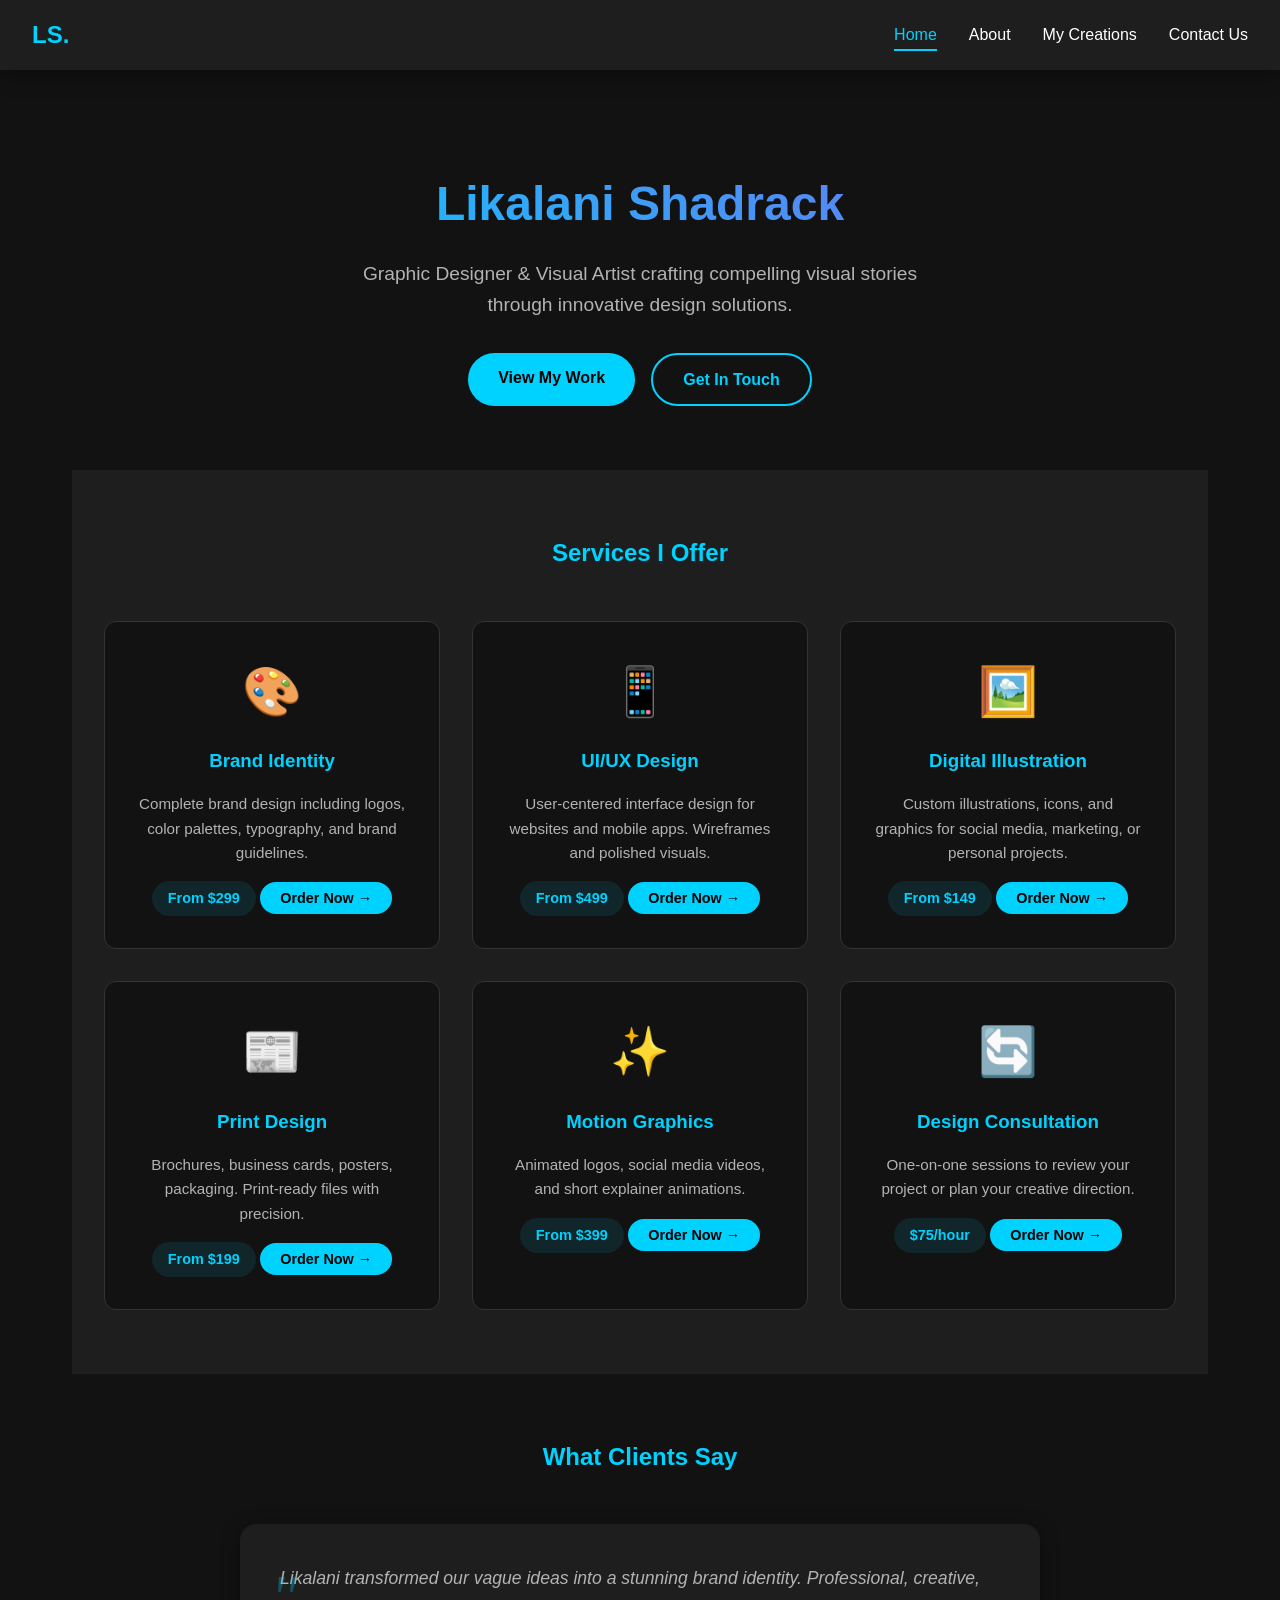
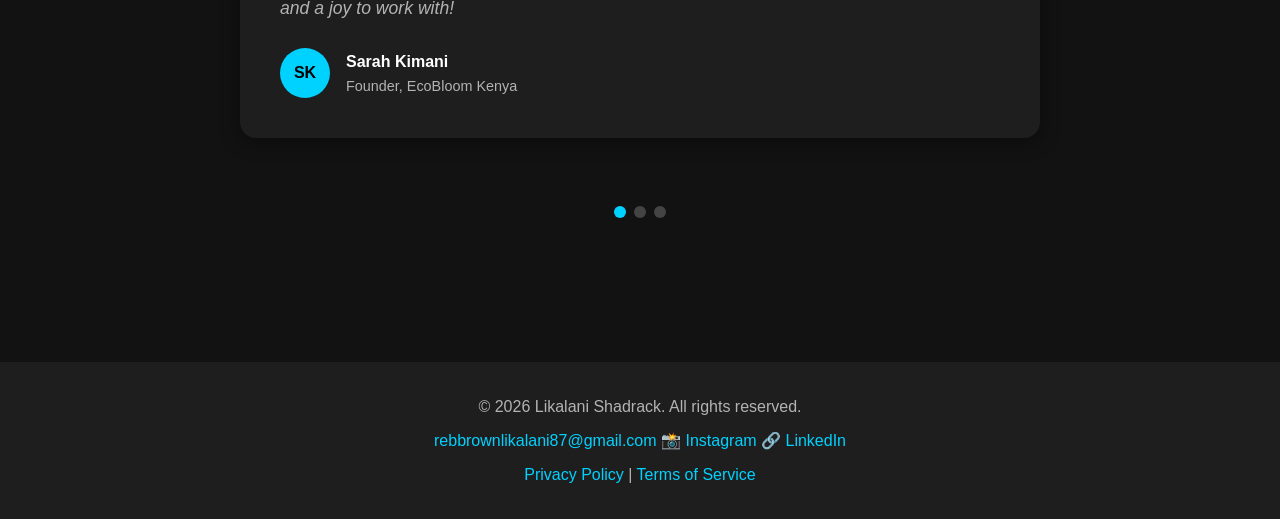
==== index.html @ 0697b483 "initial commit" ====
<!DOCTYPE html>
<html lang="en">
<head>
    <meta charset="UTF-8">
    <meta name="viewport" content="width=device-width, initial-scale=1.0">
    <title>Home | Likalani Shadrack - Graphic Designer</title>
    <link rel="stylesheet" href="style.css">
    <meta name="description" content="Likalani Shadrack - Professional Graphic Designer specializing in brand identity, UI/UX, and digital illustrations.">
    <script src="https://widget.cloudinary.com/v2.0/global/all.js" type="text/javascript"></script>
</head>
<body>
    <!-- Navigation -->
    <nav>
        <a href="index.html" class="logo">LS.</a>
        <button class="menu-toggle" aria-label="Toggle menu">☰</button>
        <ul class="nav-links">
            <li><a href="index.html" class="active">Home</a></li>
            <li><a href="about.html">About</a></li>
            <li><a href="creations.html">My Creations</a></li>
            <li><a href="contact.html">Contact Us</a></li>
        </ul>
    </nav>

    <!-- Main Content -->
    <main>
        <section class="hero">
            <h1>Likalani Shadrack</h1>
            <p>Graphic Designer & Visual Artist crafting compelling visual stories through innovative design solutions.</p>
            <div style="display: flex; gap: 1rem; justify-content: center; flex-wrap: wrap;">
                <a href="creations.html" class="btn">View My Work</a>
                <a href="contact.html" class="btn btn-outline">Get In Touch</a>
            </div>
        </section>

        <!-- Services Section -->
        <section class="services-section">
            <h2 style="text-align: center; color: var(--accent); margin-bottom: 3rem;">Services I Offer</h2>
            <div class="services-grid">
                
                <div class="service-card">
                    <span class="service-icon">🎨</span>
                    <h3>Brand Identity</h3>
                    <p>Complete brand design including logos, color palettes, typography, and brand guidelines.</p>
                    <span class="service-price">From $299</span>
                    <button class="btn-order-small" data-service="Brand Identity">Order Now →</button>
                </div>
                
                <div class="service-card">
                    <span class="service-icon">📱</span>
                    <h3>UI/UX Design</h3>
                    <p>User-centered interface design for websites and mobile apps. Wireframes and polished visuals.</p>
                    <span class="service-price">From $499</span>
                    <button class="btn-order-small" data-service="UI/UX Design">Order Now →</button>
                </div>
                
                <div class="service-card">
                    <span class="service-icon">🖼️</span>
                    <h3>Digital Illustration</h3>
                    <p>Custom illustrations, icons, and graphics for social media, marketing, or personal projects.</p>
                    <span class="service-price">From $149</span>
                    <button class="btn-order-small" data-service="Digital Illustration">Order Now →</button>
                </div>
                
                <div class="service-card">
                    <span class="service-icon">📰</span>
                    <h3>Print Design</h3>
                    <p>Brochures, business cards, posters, packaging. Print-ready files with precision.</p>
                    <span class="service-price">From $199</span>
                    <button class="btn-order-small" data-service="Print Design">Order Now →</button>
                </div>
                
                <div class="service-card">
                    <span class="service-icon">✨</span>
                    <h3>Motion Graphics</h3>
                    <p>Animated logos, social media videos, and short explainer animations.</p>
                    <span class="service-price">From $399</span>
                    <button class="btn-order-small" data-service="Motion Graphics">Order Now →</button>
                </div>
                
                <div class="service-card">
                    <span class="service-icon">🔄</span>
                    <h3>Design Consultation</h3>
                    <p>One-on-one sessions to review your project or plan your creative direction.</p>
                    <span class="service-price">$75/hour</span>
                    <button class="btn-order-small" data-service="Design Consultation">Order Now →</button>
                </div>
                
            </div>
        </section>

        <!-- Testimonials Section -->
        <section class="testimonials-section">
            <h2>What Clients Say</h2>
            
            <div class="testimonials-slider">
                
                <div class="testimonial-card active">
                    <p class="testimonial-text">
                        Likalani transformed our vague ideas into a stunning brand identity. Professional, creative, and a joy to work with!
                    </p>
                    <div class="testimonial-author">
                        <div class="author-avatar">SK</div>
                        <div class="author-info">
                            <h4>Sarah Kimani</h4>
                            <p>Founder, EcoBloom Kenya</p>
                        </div>
                    </div>
                </div>
                
                <div class="testimonial-card">
                    <p class="testimonial-text">
                        Our app's user engagement increased by 40% after Likalani redesigned the interface. Highly recommend!
                    </p>
                    <div class="testimonial-author">
                        <div class="author-avatar">JO</div>
                        <div class="author-info">
                            <h4>James Omondi</h4>
                            <p>CEO, TechStart Africa</p>
                        </div>
                    </div>
                </div>
                
                <div class="testimonial-card">
                    <p class="testimonial-text">
                        The illustrations were absolutely perfect. Delivered ahead of schedule and open to feedback throughout!
                    </p>
                    <div class="testimonial-author">
                        <div class="author-avatar">ML</div>
                        <div class="author-info">
                            <h4>Maria Lopez</h4>
                            <p>Marketing Director, Global Brands</p>
                        </div>
                    </div>
                </div>
                
            </div>
            
            <div class="testimonial-dots">
                <span class="testimonial-dot active"></span>
                <span class="testimonial-dot"></span>
                <span class="testimonial-dot"></span>
            </div>
        </section>
    </main>

    <!-- Order Modal -->
    <div id="order-modal" class="modal-overlay">
        <div class="modal-container">
            <button class="modal-close" aria-label="Close modal">&times;</button>
            
            <div class="modal-header">
                <h3>🛒 Place Your Order</h3>
                <p style="color: var(--text-secondary);">Secure checkout via Netlify</p>
            </div>
            
            <div class="modal-body">
                <div id="order-login-section">
                    <div class="user-account">
                        <p>🔐 Login required to place orders</p>
                        <p class="user-email user-email-display">Guest</p>
                        <button class="btn" onclick="if(window.netlifyIdentity) window.netlifyIdentity.open();">Login / Register</button>
                    </div>
                </div>
                
                <div id="order-form-section" style="display: none;">
                    <div class="user-account">
                        <p>👤 Logged in as:</p>
                        <p class="user-email user-email-display">Loading...</p>
                        <button class="btn-logout" onclick="handleLogout()">Logout</button>
                    </div>
                    
                    <form id="order-form" class="order-form" name="service-order" data-netlify="true" netlify-honeypot="bot-field">
                        <input type="hidden" name="form-name" value="service-order">
                        <p style="display: none;">
                            <label>Don't fill this out: <input name="bot-field"></label>
                        </p>
                        
                        <div class="form-group">
                            <label for="order-service">Service *</label>
                            <select id="order-service" name="service" required>
                                <option value="">Select a service...</option>
                                <option value="Brand Identity">🎨 Brand Identity - From $299</option>
                                <option value="UI/UX Design">📱 UI/UX Design - From $499</option>
                                <option value="Digital Illustration">🖼️ Digital Illustration - From $149</option>
                                <option value="Print Design">📰 Print Design - From $199</option>
                                <option value="Motion Graphics">✨ Motion Graphics - From $399</option>
                                <option value="Design Consultation">🔄 Design Consultation - $75/hour</option>
                            </select>
                        </div>
                        
                        <div class="form-group">
                            <label for="order-client-name">Your Name *</label>
                            <input type="text" id="order-client-name" name="clientName" required>
                        </div>
                        
                        <div class="form-group">
                            <label for="order-client-email">Email Address *</label>
                            <input type="email" id="order-client-email" name="clientEmail" required>
                        </div>
                        
                        <div class="form-group">
                            <label for="order-project-details">Project Details *</label>
                            <textarea id="order-project-details" name="projectDetails" required placeholder="Describe your project..."></textarea>
                        </div>
                        
                        <div style="display: grid; grid-template-columns: 1fr 1fr; gap: 1rem;">
                            <div class="form-group">
                                <label for="order-timeline">Timeline</label>
                                <select id="order-timeline" name="timeline">
                                    <option value="ASAP">ASAP</option>
                                    <option value="1-2 weeks">1-2 weeks</option>
                                    <option value="3-4 weeks">3-4 weeks</option>
                                    <option value="1+ month">1+ month</option>
                                    <option value="Flexible">Flexible</option>
                                </select>
                            </div>
                            
                            <div class="form-group">
                                <label for="order-budget">Budget Range</label>
                                <select id="order-budget" name="budget">
                                    <option value="$100-300">$100-$300</option>
                                    <option value="$300-500">$300-$500</option>
                                    <option value="$500-1000">$500-$1,000</option>
                                    <option value="$1000+">$1,000+</option>
                                    <option value="Discuss">Let's discuss</option>
                                </select>
                            </div>
                        </div>
                        
                        <div class="order-summary">
                            <strong>📋 Order Summary</strong>
                            <p id="order-price-display" style="margin: 0.5rem 0; color: var(--accent);">Estimated: Will be confirmed</p>
                        </div>
                        
                        <button type="submit" id="order-submit-btn" class="btn-order">Place Order ✓</button>
                    </form>
                </div>
                
                <div id="order-confirmation-section" class="order-confirmation" style="display: none;">
                    <div class="success-icon">✓</div>
                    <h4>Order Received! 🎉</h4>
                    <p>Thank you for your order!</p>
                    <p>Order Number:</p>
                    <div class="order-number" id="confirmation-order-id">ORD-XXXXX</div>
                    <p>Confirmation sent to: <strong id="confirmation-email">your@email.com</strong></p>
                    <button class="btn" onclick="closeModal()" style="margin-top: 1.5rem;">Close</button>
                </div>
            </div>
        </div>
    </div>

    <!-- Footer -->
    <footer>
        <p>&copy; 2026 Likalani Shadrack. All rights reserved.</p>
        <p style="margin-top: 0.5rem;">
            <a href="mailto:rebbrownlikalani87@gmail.com">rebbrownlikalani87@gmail.com</a>
            <a href="https://instagram.com/yourhandle">📸 Instagram</a>
            <a href="https://linkedin.com/in/yourprofile">🔗 LinkedIn</a>
        </p>
        <p style="margin-top: 0.5rem;">
            <a href="privacy.html">Privacy Policy</a> | <a href="terms.html">Terms of Service</a>
        </p>
    </footer>

    <script src="script.js"></script>
</body>
</html>
---- style.css ----
/* ===== GLOBAL STYLES ===== */
:root {
    --bg-primary: #121212;
    --bg-secondary: #1e1e1e;
    --text-secondary: #b3b3b3;
    --danger: #ff4757;
    --success: #00c853;
    --shadow: 0 4px 20px rgba(0, 0, 0, 0.4);
    --accent: #00d2ff;        /* Primary brand color */
    --accent-hover: #00a8cc;  /* Hover state */
    --bg-primary: #121212;    /* Background */
    --text-primary: #ffffff;  /* Text color */

}

* { margin: 0; padding: 0; box-sizing: border-box; }

body {
    font-family: 'Segoe UI', Tahoma, Geneva, Verdana, sans-serif;
    background: var(--bg-primary);
    color: var(--text-primary);
    line-height: 1.6;
}

/* ===== NAVIGATION ===== */
nav {
    background: var(--bg-secondary);
    padding: 1rem 2rem;
    position: sticky;
    top: 0;
    z-index: 100;
    box-shadow: var(--shadow);
    display: flex;
    justify-content: space-between;
    align-items: center;
}

.logo {
    font-size: 1.5rem;
    font-weight: bold;
    color: var(--accent);
    text-decoration: none;
}

.nav-links {
    display: flex;
    gap: 2rem;
    list-style: none;
}

.nav-links a {
    color: var(--text-primary);
    text-decoration: none;
    font-weight: 500;
    transition: color 0.3s;
    padding: 0.5rem 0;
    position: relative;
}

.nav-links a:hover,
.nav-links a.active {
    color: var(--accent);
}

.nav-links a.active::after {
    content: '';
    position: absolute;
    bottom: 0;
    left: 0;
    width: 100%;
    height: 2px;
    background: var(--accent);
}

.menu-toggle {
    display: none;
    font-size: 1.5rem;
    background: none;
    border: none;
    color: var(--text-primary);
    cursor: pointer;
}

/* ===== MAIN CONTENT ===== */
main {
    max-width: 1200px;
    margin: 0 auto;
    padding: 2rem;
    min-height: 80vh;
}

/* ===== HERO SECTION ===== */
.hero {
    text-align: center;
    padding: 4rem 2rem;
}

.hero h1 {
    font-size: 3rem;
    margin-bottom: 1rem;
    background: linear-gradient(45deg, var(--accent), #7b68ee);
    -webkit-background-clip: text;
    -webkit-text-fill-color: transparent;
    background-clip: text;
}

.hero p {
    font-size: 1.2rem;
    color: var(--text-secondary);
    max-width: 600px;
    margin: 0 auto 2rem;
}

.btn {
    display: inline-block;
    padding: 12px 30px;
    background: var(--accent);
    color: #000;
    text-decoration: none;
    border-radius: 50px;
    font-weight: bold;
    transition: 0.3s;
    border: none;
    cursor: pointer;
}

.btn:hover {
    background: var(--accent-hover);
    transform: translateY(-2px);
}

.btn-outline {
    background: transparent;
    border: 2px solid var(--accent);
    color: var(--accent);
}

.btn-outline:hover {
    background: var(--accent);
    color: #000;
}

/* ===== ABOUT SECTION ===== */
.about-content {
    display: grid;
    grid-template-columns: 1fr 1fr;
    gap: 3rem;
    align-items: center;
}

.about-text h2 {
    margin-bottom: 1rem;
    color: var(--accent);
}

.skills {
    display: flex;
    flex-wrap: wrap;
    gap: 10px;
    margin-top: 1rem;
}

.skill-tag {
    background: var(--bg-secondary);
    padding: 8px 16px;
    border-radius: 20px;
    font-size: 0.9rem;
    border: 1px solid #333;
}

/* ===== GALLERY & UPLOAD ===== */
.upload-section {
    background: var(--bg-secondary);
    padding: 2rem;
    border-radius: 12px;
    text-align: center;
    margin-bottom: 2rem;
    border: 2px dashed #333;
}

.upload-section:hover {
    border-color: var(--accent);
}

input[type="file"] { display: none; }

.custom-upload {
    display: inline-block;
    padding: 12px 24px;
    background: var(--accent);
    color: #000;
    border-radius: 50px;
    cursor: pointer;
    font-weight: bold;
    margin: 10px 0;
    transition: 0.3s;
}

.custom-upload:hover {
    background: var(--accent-hover);
}

.gallery {
    display: grid;
    grid-template-columns: repeat(auto-fill, minmax(250px, 1fr));
    gap: 1.5rem;
}

.gallery-item {
    position: relative;
    border-radius: 10px;
    overflow: hidden;
    aspect-ratio: 1;
    background: var(--bg-secondary);
    box-shadow: var(--shadow);
    transition: transform 0.3s;
    cursor: pointer;
}

.gallery-item:hover {
    transform: translateY(-5px);
}

.gallery-item img {
    width: 100%;
    height: 100%;
    object-fit: cover;
    display: block;
    transition: transform 0.3s;
}

.gallery-item:hover img {
    transform: scale(1.03);
}

.delete-btn {
    position: absolute;
    top: 10px;
    right: 10px;
    background: var(--danger);
    color: white;
    border: none;
    width: 30px;
    height: 30px;
    border-radius: 50%;
    cursor: pointer;
    font-weight: bold;
    display: none;
}

.gallery-item:hover .delete-btn {
    display: block;
}

/* ===== CONTACT FORM ===== */
.contact-container {
    display: grid;
    grid-template-columns: 1fr 1fr;
    gap: 3rem;
}

.contact-info h3 {
    color: var(--accent);
    margin-bottom: 1rem;
}

.contact-info p {
    margin-bottom: 1rem;
    color: var(--text-secondary);
}

.contact-info a {
    color: var(--accent);
    text-decoration: none;
}

.form-group {
    margin-bottom: 1.5rem;
}

.form-group label {
    display: block;
    margin-bottom: 0.5rem;
    color: var(--text-secondary);
}

.form-group input,
.form-group textarea,
.form-group select {
    width: 100%;
    padding: 12px;
    background: var(--bg-secondary);
    border: 1px solid #333;
    border-radius: 8px;
    color: var(--text-primary);
    font-size: 1rem;
}

.form-group input:focus,
.form-group textarea:focus,
.form-group select:focus {
    outline: none;
    border-color: var(--accent);
}

.form-group textarea {
    min-height: 150px;
    resize: vertical;
}

/* ===== SERVICES SECTION ===== */
.services-section {
    padding: 4rem 2rem;
    background: var(--bg-secondary);
}

.services-grid {
    display: grid;
    grid-template-columns: repeat(auto-fit, minmax(280px, 1fr));
    gap: 2rem;
    max-width: 1200px;
    margin: 0 auto;
}

.service-card {
    background: var(--bg-primary);
    padding: 2rem;
    border-radius: 12px;
    text-align: center;
    transition: transform 0.3s, box-shadow 0.3s;
    border: 1px solid #333;
}

.service-card:hover {
    transform: translateY(-5px);
    box-shadow: var(--shadow);
    border-color: var(--accent);
}

.service-icon {
    font-size: 3rem;
    margin-bottom: 1rem;
    display: block;
}

.service-card h3 {
    color: var(--accent);
    margin-bottom: 1rem;
}

.service-card p {
    color: var(--text-secondary);
    font-size: 0.95rem;
}

.service-price {
    display: inline-block;
    margin-top: 1rem;
    padding: 6px 16px;
    background: rgba(0, 210, 255, 0.1);
    color: var(--accent);
    border-radius: 20px;
    font-weight: 600;
    font-size: 0.9rem;
}

.btn-order-small {
    display: inline-block;
    margin-top: 1rem;
    padding: 8px 20px;
    background: var(--accent);
    color: #000;
    text-decoration: none;
    border-radius: 20px;
    font-weight: 600;
    font-size: 0.9rem;
    transition: 0.3s;
    cursor: pointer;
    border: none;
}

.btn-order-small:hover {
    background: var(--accent-hover);
    transform: translateY(-2px);
}

.btn-order-small:disabled {
    background: #444;
    cursor: not-allowed;
    transform: none;
}

/* ===== TESTIMONIALS SECTION ===== */
.testimonials-section {
    padding: 4rem 2rem;
    text-align: center;
}

.testimonials-section h2 {
    color: var(--accent);
    margin-bottom: 3rem;
}

.testimonials-slider {
    max-width: 800px;
    margin: 0 auto;
    position: relative;
    min-height: 250px;
}

.testimonial-card {
    background: var(--bg-secondary);
    padding: 2.5rem;
    border-radius: 16px;
    text-align: left;
    box-shadow: var(--shadow);
    display: none;
}

.testimonial-card.active {
    display: block;
    animation: fadeIn 0.5s ease;
}

@keyframes fadeIn {
    from { opacity: 0; transform: translateY(10px); }
    to { opacity: 1; transform: translateY(0); }
}

.testimonial-text {
    font-size: 1.1rem;
    font-style: italic;
    color: var(--text-secondary);
    margin-bottom: 1.5rem;
    line-height: 1.7;
    position: relative;
}

.testimonial-text::before {
    content: '"';
    font-size: 4rem;
    color: var(--accent);
    opacity: 0.3;
    position: absolute;
    top: -20px;
    left: -10px;
    font-family: Georgia, serif;
}

.testimonial-author {
    display: flex;
    align-items: center;
    gap: 1rem;
}

.author-avatar {
    width: 50px;
    height: 50px;
    border-radius: 50%;
    background: var(--accent);
    display: flex;
    align-items: center;
    justify-content: center;
    font-weight: bold;
    color: #000;
    flex-shrink: 0;
}

.author-info h4 {
    margin: 0;
    color: var(--text-primary);
}

.author-info p {
    margin: 0;
    color: var(--text-secondary);
    font-size: 0.9rem;
}

.testimonial-dots {
    margin-top: 2rem;
    display: flex;
    justify-content: center;
    gap: 0.5rem;
}

.testimonial-dot {
    width: 12px;
    height: 12px;
    border-radius: 50%;
    background: #444;
    cursor: pointer;
    transition: background 0.3s;
}

.testimonial-dot.active {
    background: var(--accent);
}

/* ===== ORDER MODAL ===== */
.modal-overlay {
    position: fixed;
    top: 0; left: 0;
    width: 100%; height: 100%;
    background: rgba(0, 0, 0, 0.85);
    display: flex;
    align-items: center;
    justify-content: center;
    z-index: 3000;
    opacity: 0;
    visibility: hidden;
    transition: all 0.3s ease;
    padding: 1rem;
}

.modal-overlay.active {
    opacity: 1;
    visibility: visible;
}

.modal-container {
    background: var(--bg-secondary);
    border-radius: 16px;
    width: 100%;
    max-width: 500px;
    max-height: 90vh;
    overflow-y: auto;
    box-shadow: 0 20px 60px rgba(0, 0, 0, 0.5);
    position: relative;
    animation: modalSlide 0.3s ease;
}

@keyframes modalSlide {
    from { transform: translateY(-30px); opacity: 0; }
    to { transform: translateY(0); opacity: 1; }
}

.modal-close {
    position: absolute;
    top: 15px;
    right: 20px;
    background: none;
    border: none;
    color: var(--text-secondary);
    font-size: 1.5rem;
    cursor: pointer;
    transition: color 0.3s;
}

.modal-close:hover {
    color: var(--danger);
}

.modal-header {
    padding: 1.5rem 1.5rem 0;
    text-align: center;
}

.modal-header h3 {
    color: var(--accent);
    margin-bottom: 0.5rem;
}

.modal-body {
    padding: 1.5rem;
}

.user-account {
    text-align: center;
    padding: 1rem;
    background: var(--bg-primary);
    border-radius: 8px;
    margin-bottom: 1rem;
}

.user-account .user-email {
    font-weight: 600;
    color: var(--accent);
    margin: 0.5rem 0;
}

.btn-logout {
    background: transparent;
    border: 1px solid var(--danger);
    color: var(--danger);
    padding: 6px 16px;
    border-radius: 20px;
    cursor: pointer;
    font-size: 0.9rem;
    transition: 0.3s;
}

.btn-logout:hover {
    background: var(--danger);
    color: white;
}

.order-form .form-group {
    margin-bottom: 1.2rem;
}

.order-summary {
    background: var(--bg-primary);
    padding: 1rem;
    border-radius: 8px;
    margin: 1rem 0;
    border-left: 3px solid var(--accent);
}

.order-total {
    font-size: 1.3rem;
    font-weight: bold;
    color: var(--accent);
    text-align: right;
    margin-top: 1rem;
    padding-top: 1rem;
    border-top: 1px solid #333;
}

.btn-order {
    width: 100%;
    padding: 14px;
    background: var(--accent);
    color: #000;
    border: none;
    border-radius: 8px;
    font-size: 1.1rem;
    font-weight: bold;
    cursor: pointer;
    transition: 0.3s;
    margin-top: 1rem;
}

.btn-order:hover {
    background: var(--accent-hover);
    transform: translateY(-2px);
}

.btn-order:disabled {
    background: #444;
    cursor: not-allowed;
    transform: none;
}

.order-confirmation {
    text-align: center;
    padding: 2rem;
}

.order-confirmation .success-icon {
    font-size: 4rem;
    color: var(--success);
    margin-bottom: 1rem;
    animation: bounce 0.6s ease;
}

@keyframes bounce {
    0%, 100% { transform: scale(1); }
    50% { transform: scale(1.2); }
}

.order-confirmation h4 {
    color: var(--accent);
    margin-bottom: 1rem;
}

.order-confirmation p {
    color: var(--text-secondary);
    margin-bottom: 0.5rem;
}

.order-number {
    font-family: monospace;
    background: var(--bg-primary);
    padding: 0.5rem 1rem;
    border-radius: 6px;
    display: inline-block;
    margin: 1rem 0;
    font-weight: 600;
}

/* ===== FOOTER ===== */
footer {
    text-align: center;
    padding: 2rem;
    background: var(--bg-secondary);
    color: var(--text-secondary);
    margin-top: 3rem;
}

footer a {
    color: var(--accent);
    text-decoration: none;
}

/* ===== NOTIFICATIONS ===== */
.notification {
    position: fixed;
    top: 20px;
    right: 20px;
    padding: 12px 24px;
    border-radius: 8px;
    color: white;
    font-weight: 500;
    z-index: 4000;
    box-shadow: 0 4px 12px rgba(0,0,0,0.3);
    animation: slideIn 0.3s ease;
}

.notification.success { background: var(--success); }
.notification.error { background: var(--danger); }
.notification.info { background: var(--accent); }

@keyframes slideIn {
    from { transform: translateX(100%); opacity: 0; }
    to { transform: translateX(0); opacity: 1; }
}

@keyframes slideOut {
    from { transform: translateX(0); opacity: 1; }
    to { transform: translateX(100%); opacity: 0; }
}

/* ===== RESPONSIVE ===== */
@media (max-width: 768px) {
    .nav-links {
        display: none;
        flex-direction: column;
        position: absolute;
        top: 70px;
        left: 0;
        right: 0;
        background: var(--bg-secondary);
        padding: 1rem;
        text-align: center;
    }
    
    .nav-links.active {
        display: flex;
    }
    
    .menu-toggle {
        display: block;
    }
    
    .about-content,
    .contact-container {
        grid-template-columns: 1fr;
    }
    
    .hero h1 {
        font-size: 2rem;
    }
    
    .services-grid {
        grid-template-columns: 1fr;
    }
    
    .testimonial-card {
        padding: 1.5rem;
    }
    
    .testimonial-text {
        font-size: 1rem;
    }
    
    .modal-container {
        max-width: 95%;
        margin: 1rem;
    }
    
    .modal-body {
        padding: 1rem;
    }
}
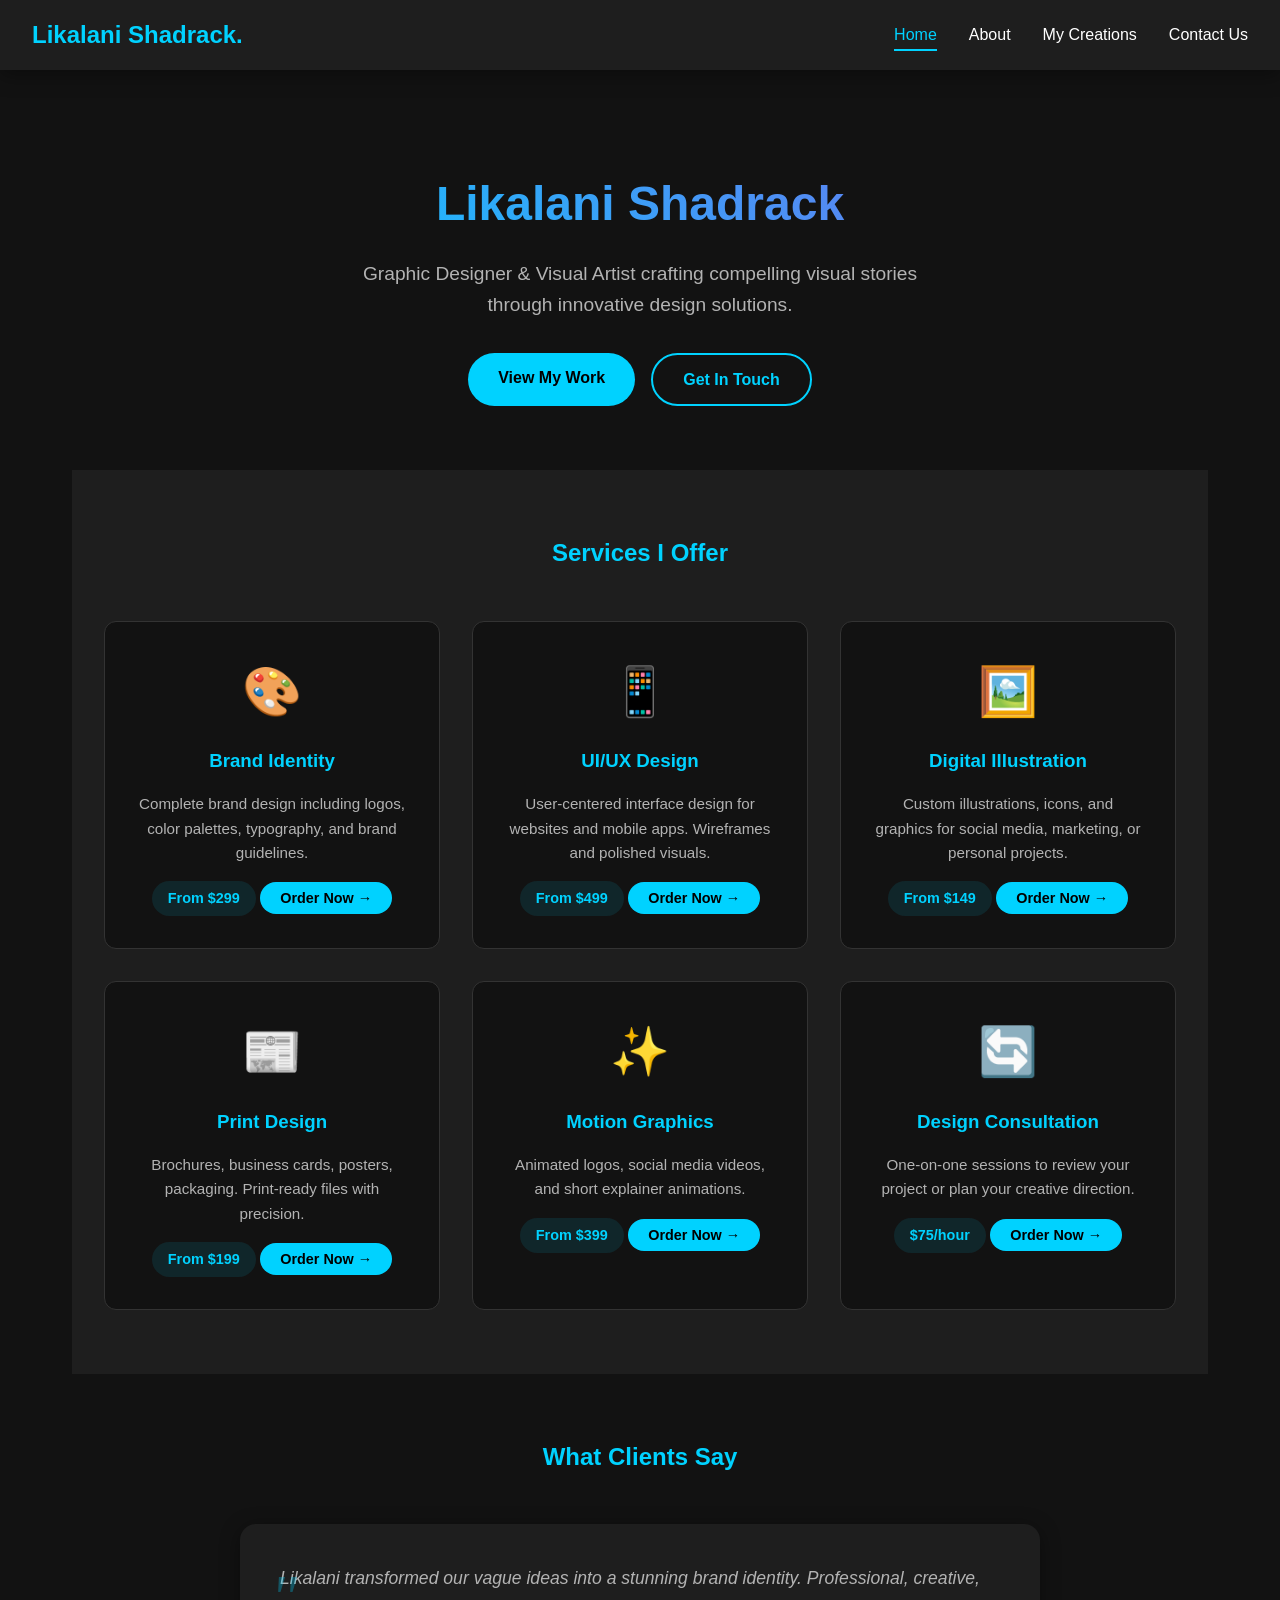
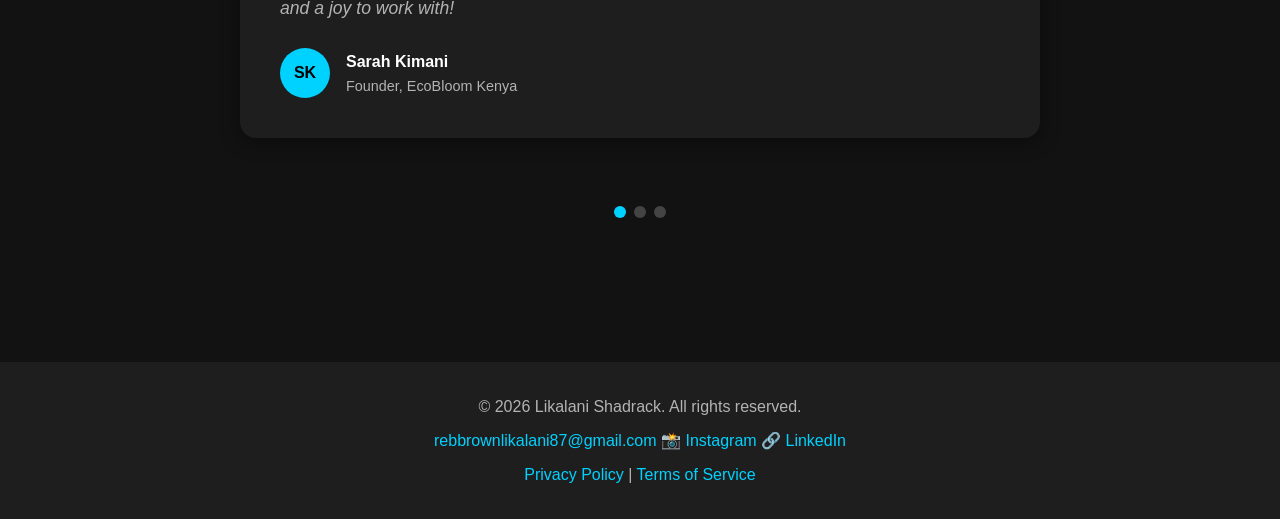
==== commit c9a0884c: "Update logo text in navigation" ====
--- a/index.html
+++ b/index.html
@@ -11,7 +11,7 @@
 <body>
     <!-- Navigation -->
     <nav>
-        <a href="index.html" class="logo">LS.</a>
+        <a href="index.html" class="logo">Likalani Shadrack.</a>
         <button class="menu-toggle" aria-label="Toggle menu">☰</button>
         <ul class="nav-links">
             <li><a href="index.html" class="active">Home</a></li>
@@ -264,4 +264,4 @@
 
     <script src="script.js"></script>
 </body>
-</html>+</html>
